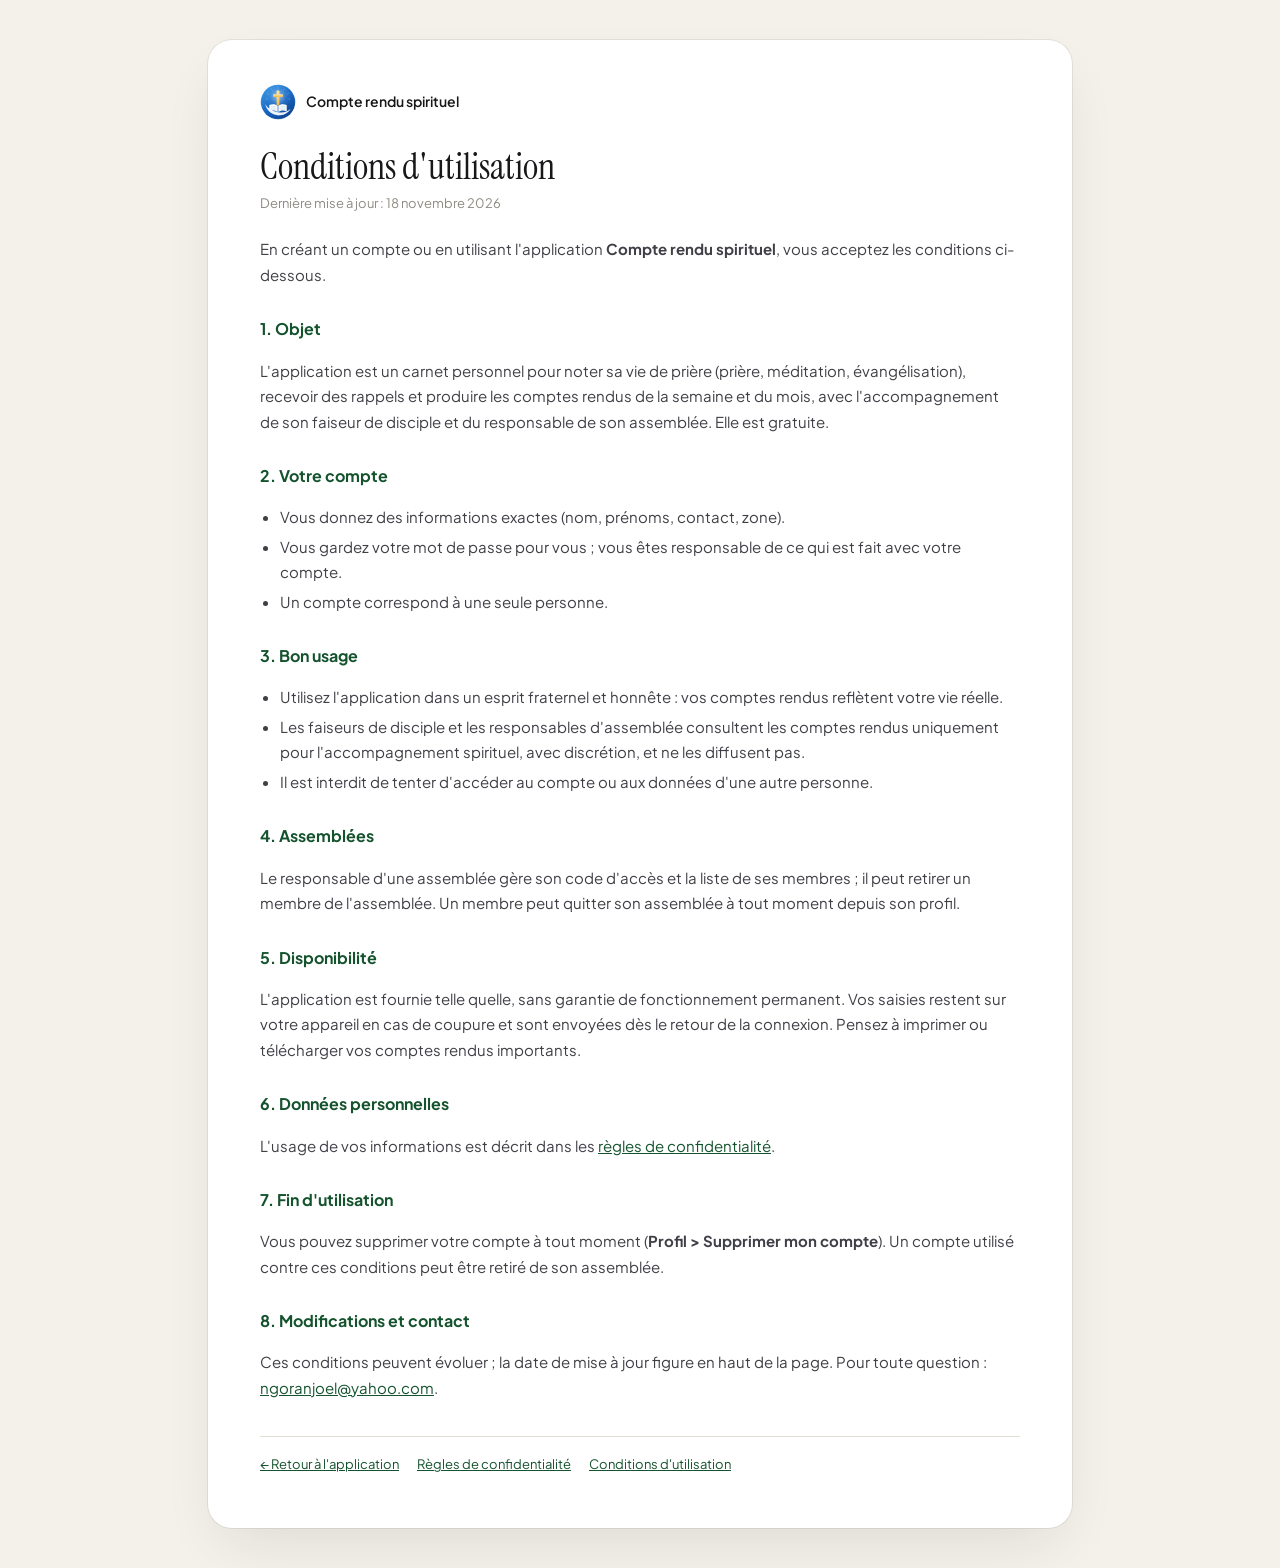
==== web/conditions.html @ 97ebd183 "Add files via upload" ====
<!doctype html>
<html lang="fr">
<head>
<meta charset="utf-8">
<meta name="viewport" content="width=device-width, initial-scale=1">
<title>Conditions d'utilisation · Compte rendu spirituel</title>
<link rel="icon" href="icone.svg" type="image/svg+xml">
<link rel="preconnect" href="https://fonts.googleapis.com"><link rel="preconnect" href="https://fonts.gstatic.com" crossorigin>
<link href="https://fonts.googleapis.com/css2?family=Instrument+Serif&family=Plus+Jakarta+Sans:wght@400;600;700&display=swap" rel="stylesheet">
<style>
body{margin:0;background:#f4f1ea;color:#18181b;font:15px/1.7 "Plus Jakarta Sans",system-ui,-apple-system,"Segoe UI",sans-serif}
main{max-width:760px;margin:24px auto;background:#fff;border-radius:24px;padding:28px 22px 36px;box-shadow:0 24px 60px -15px rgba(24,24,27,.11),0 0 0 1px rgba(226,221,213,.85)}
@media(min-width:640px){main{margin:40px auto;padding:44px 52px 52px}}
.marque{display:flex;align-items:center;gap:10px;text-decoration:none;color:#18181b;font-weight:600;font-size:14px}
.marque img{width:36px;height:36px}
h1{font-family:"Instrument Serif",Georgia,serif;font-weight:400;font-size:2.3rem;line-height:1.15;margin:26px 0 4px}
.maj{color:#8e8b82;font-size:13px;margin:0 0 22px}
h2{font-size:16px;margin:28px 0 6px;color:#14532d}
p,li{color:#3f3f46} ul{padding-left:20px} li{margin:4px 0}
a{color:#14532d}
.pied{margin-top:36px;padding-top:16px;border-top:1px solid #e2ddd5;font-size:13px;display:flex;flex-wrap:wrap;gap:8px 18px}
</style>
</head>
<body>
<main>
<a class="marque" href="./"><img src="icone.svg" alt="">Compte rendu spirituel</a>
<h1>Conditions d'utilisation</h1>
<p class="maj">Dernière mise à jour : 18 novembre 2026</p>
<p>En créant un compte ou en utilisant l'application <b>Compte rendu spirituel</b>, vous acceptez les conditions ci-dessous.</p>

<h2>1. Objet</h2>
<p>L'application est un carnet personnel pour noter sa vie de prière (prière, méditation, évangélisation), recevoir des rappels et produire les comptes rendus de la semaine et du mois, avec l'accompagnement de son faiseur de disciple et du responsable de son assemblée. Elle est gratuite.</p>

<h2>2. Votre compte</h2>
<ul>
<li>Vous donnez des informations exactes (nom, prénoms, contact, zone).</li>
<li>Vous gardez votre mot de passe pour vous ; vous êtes responsable de ce qui est fait avec votre compte.</li>
<li>Un compte correspond à une seule personne.</li>
</ul>

<h2>3. Bon usage</h2>
<ul>
<li>Utilisez l'application dans un esprit fraternel et honnête : vos comptes rendus reflètent votre vie réelle.</li>
<li>Les faiseurs de disciple et les responsables d'assemblée consultent les comptes rendus uniquement pour l'accompagnement spirituel, avec discrétion, et ne les diffusent pas.</li>
<li>Il est interdit de tenter d'accéder au compte ou aux données d'une autre personne.</li>
</ul>

<h2>4. Assemblées</h2>
<p>Le responsable d'une assemblée gère son code d'accès et la liste de ses membres ; il peut retirer un membre de l'assemblée. Un membre peut quitter son assemblée à tout moment depuis son profil.</p>

<h2>5. Disponibilité</h2>
<p>L'application est fournie telle quelle, sans garantie de fonctionnement permanent. Vos saisies restent sur votre appareil en cas de coupure et sont envoyées dès le retour de la connexion. Pensez à imprimer ou télécharger vos comptes rendus importants.</p>

<h2>6. Données personnelles</h2>
<p>L'usage de vos informations est décrit dans les <a href="confidentialite.html">règles de confidentialité</a>.</p>

<h2>7. Fin d'utilisation</h2>
<p>Vous pouvez supprimer votre compte à tout moment (<b>Profil &gt; Supprimer mon compte</b>). Un compte utilisé contre ces conditions peut être retiré de son assemblée.</p>

<h2>8. Modifications et contact</h2>
<p>Ces conditions peuvent évoluer ; la date de mise à jour figure en haut de la page. Pour toute question : <a href="mailto:ngoranjoel@yahoo.com">ngoranjoel@yahoo.com</a>.</p>
<div class="pied"><a href="./">← Retour à l'application</a><a href="confidentialite.html">Règles de confidentialité</a><a href="conditions.html">Conditions d'utilisation</a></div>
</main>
</body>
</html>
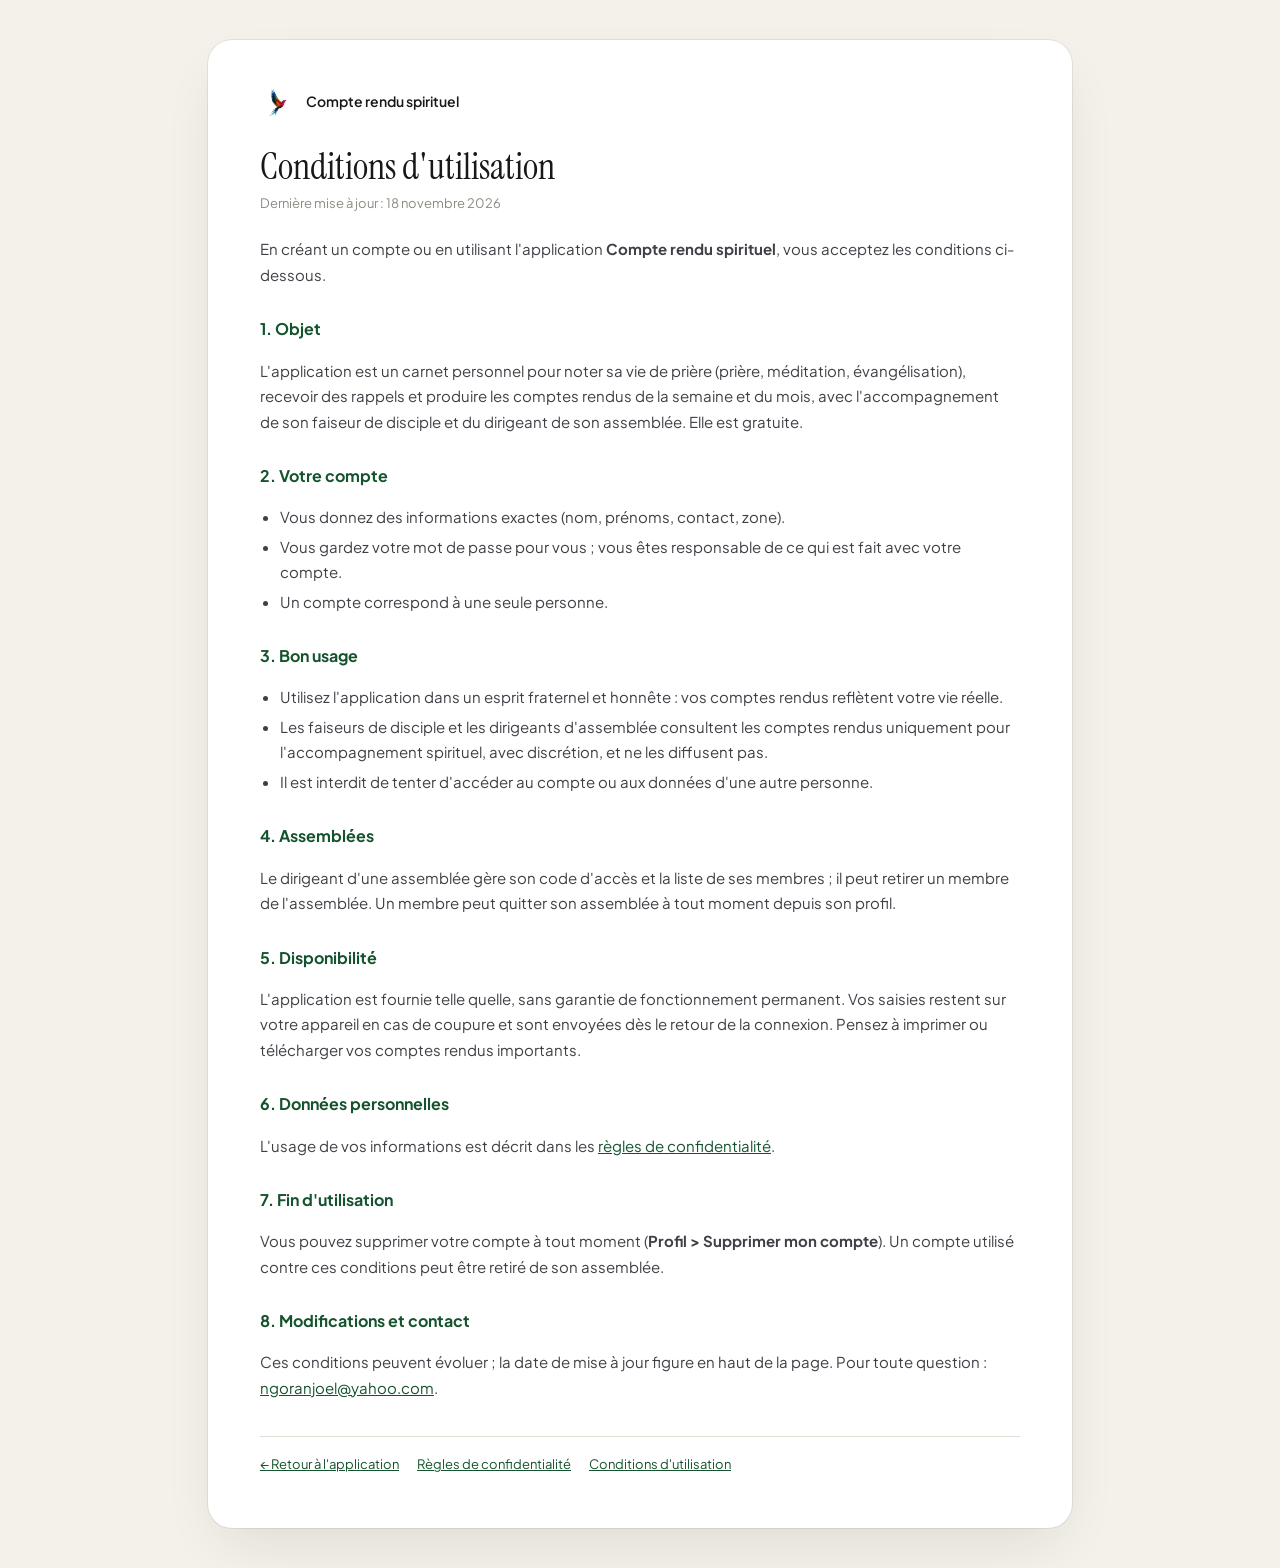
==== commit db90a978: "Add files via upload" ====
--- a/web/conditions.html
+++ b/web/conditions.html
@@ -29,7 +29,7 @@
 <p>En créant un compte ou en utilisant l'application <b>Compte rendu spirituel</b>, vous acceptez les conditions ci-dessous.</p>
 
 <h2>1. Objet</h2>
-<p>L'application est un carnet personnel pour noter sa vie de prière (prière, méditation, évangélisation), recevoir des rappels et produire les comptes rendus de la semaine et du mois, avec l'accompagnement de son faiseur de disciple et du responsable de son assemblée. Elle est gratuite.</p>
+<p>L'application est un carnet personnel pour noter sa vie de prière (prière, méditation, évangélisation), recevoir des rappels et produire les comptes rendus de la semaine et du mois, avec l'accompagnement de son faiseur de disciple et du dirigeant de son assemblée. Elle est gratuite.</p>
 
 <h2>2. Votre compte</h2>
 <ul>
@@ -41,12 +41,12 @@
 <h2>3. Bon usage</h2>
 <ul>
 <li>Utilisez l'application dans un esprit fraternel et honnête : vos comptes rendus reflètent votre vie réelle.</li>
-<li>Les faiseurs de disciple et les responsables d'assemblée consultent les comptes rendus uniquement pour l'accompagnement spirituel, avec discrétion, et ne les diffusent pas.</li>
+<li>Les faiseurs de disciple et les dirigeants d'assemblée consultent les comptes rendus uniquement pour l'accompagnement spirituel, avec discrétion, et ne les diffusent pas.</li>
 <li>Il est interdit de tenter d'accéder au compte ou aux données d'une autre personne.</li>
 </ul>
 
 <h2>4. Assemblées</h2>
-<p>Le responsable d'une assemblée gère son code d'accès et la liste de ses membres ; il peut retirer un membre de l'assemblée. Un membre peut quitter son assemblée à tout moment depuis son profil.</p>
+<p>Le dirigeant d'une assemblée gère son code d'accès et la liste de ses membres ; il peut retirer un membre de l'assemblée. Un membre peut quitter son assemblée à tout moment depuis son profil.</p>
 
 <h2>5. Disponibilité</h2>
 <p>L'application est fournie telle quelle, sans garantie de fonctionnement permanent. Vos saisies restent sur votre appareil en cas de coupure et sont envoyées dès le retour de la connexion. Pensez à imprimer ou télécharger vos comptes rendus importants.</p>
